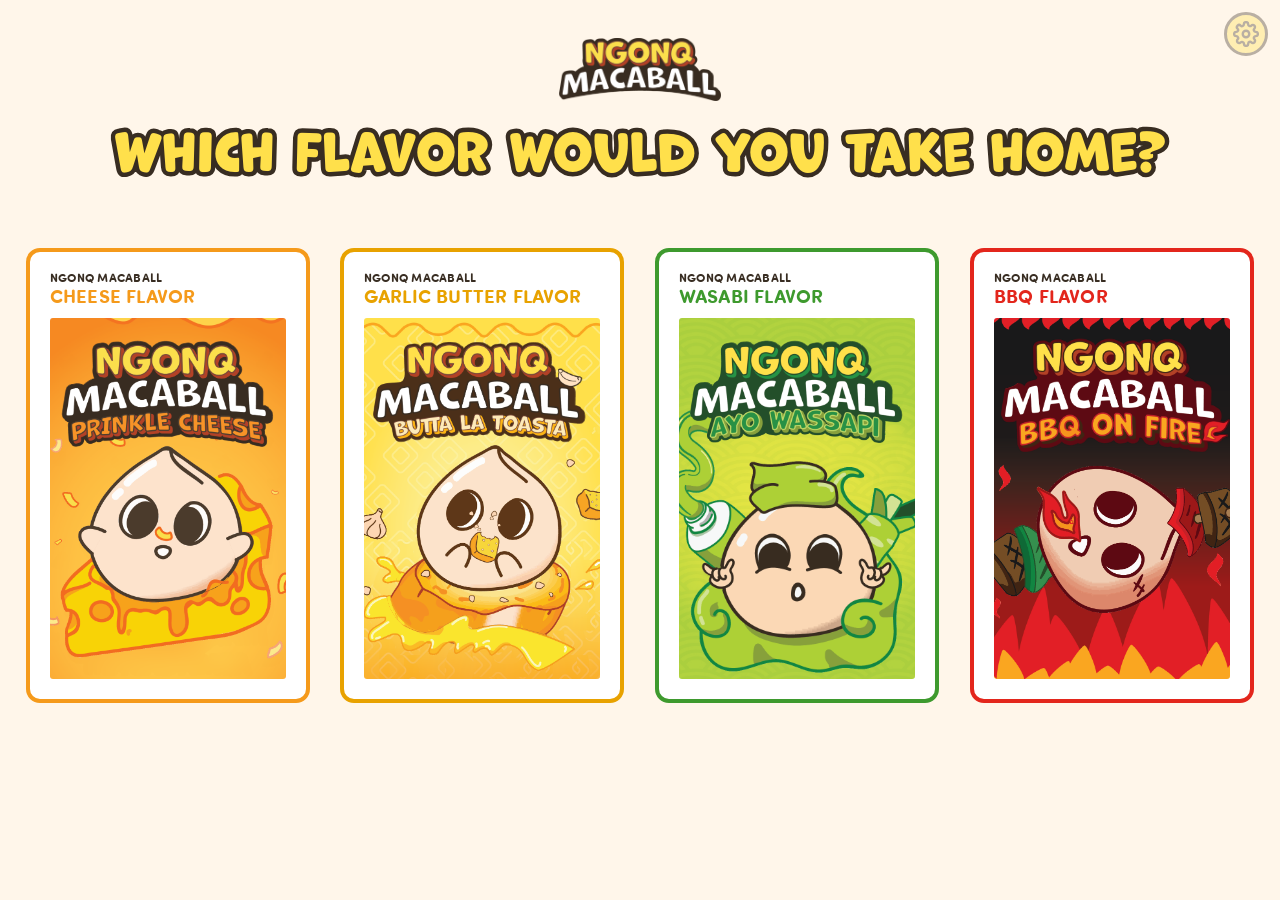
==== index.html @ 16cbaf63 "Add files via upload" ====
<!doctype html>
<html lang="en" data-theme="ngonq">
<head>
<meta charset="utf-8">
<meta name="viewport" content="width=device-width, initial-scale=1, maximum-scale=1, user-scalable=no, viewport-fit=cover">
<meta name="apple-mobile-web-app-capable" content="yes">
<meta name="mobile-web-app-capable" content="yes">
<meta name="theme-color" content="#382D22">
<title>NGONQ Macaball</title>
<link rel="stylesheet" href="styles/main.css">
</head>
<body>

<!-- ============ MÀN 1: CHỌN VỊ  (scripts/screens/choose.js) ============ -->
<main id="choose" class="screen" data-active>
  <button class="icon-btn icon-btn--sm screen__corner" data-open-settings aria-label="Settings">
      <svg viewBox="0 0 24 24" width="26" height="26" fill="none" stroke="currentColor" stroke-width="2.2" stroke-linecap="round" stroke-linejoin="round"><circle cx="12" cy="12" r="3"/><path d="M19.4 15a1.65 1.65 0 0 0 .33 1.82l.06.06a2 2 0 1 1-2.83 2.83l-.06-.06a1.65 1.65 0 0 0-1.82-.33 1.65 1.65 0 0 0-1 1.51V21a2 2 0 1 1-4 0v-.09A1.65 1.65 0 0 0 9 19.4a1.65 1.65 0 0 0-1.82.33l-.06.06a2 2 0 1 1-2.83-2.83l.06-.06A1.65 1.65 0 0 0 4.6 15a1.65 1.65 0 0 0-1.51-1H3a2 2 0 1 1 0-4h.09A1.65 1.65 0 0 0 4.6 9a1.65 1.65 0 0 0-.33-1.82l-.06-.06a2 2 0 1 1 2.83-2.83l.06.06A1.65 1.65 0 0 0 9 4.6a1.65 1.65 0 0 0 1-1.51V3a2 2 0 1 1 4 0v.09a1.65 1.65 0 0 0 1 1.51 1.65 1.65 0 0 0 1.82-.33l.06-.06a2 2 0 1 1 2.83 2.83l-.06.06A1.65 1.65 0 0 0 19.4 9a1.65 1.65 0 0 0 1.51 1H21a2 2 0 1 1 0 4h-.09a1.65 1.65 0 0 0-1.51 1z"/></svg>
    </button>

  <div class="screen__headline">
    <img class="choose__logo" src="assets/images/brand/logo-macaball.png" alt="NGONQ Macaball">
    <h1 class="title">Which flavor would you take home?</h1>
  </div>

  <div class="flavor-grid" id="flavorGrid"><!-- FlavorCard × 4 --></div>

  <footer class="screen__actions">
    <button class="btn btn--primary" id="confirmBtn" disabled>This one!</button>
  </footer>
</main>

<!-- ============ MÀN 2: KẾT QUẢ  (scripts/screens/results.js) ============ -->
<main id="results" class="screen">
  <img class="screen__logo" src="assets/images/brand/logo.png" alt="NGONQ">
  <div class="screen__headline">
    <h1 class="title title--sm" id="resultTitle">Thank you!</h1>
    <p class="lead lead--sm" id="resultSub"></p>
  </div>

  <div class="chart-area" id="chart"><!-- BarChart --></div>

  <footer class="screen__actions">
    <button class="link-btn" id="backBtn">← Back to start</button>
  </footer>
</main>

<!-- ============ CÀI ĐẶT NHÂN VIÊN  (scripts/screens/settings.js) ============ -->
<div class="sheet" id="settings" hidden>
  <div class="sheet__card">
    <button class="icon-btn icon-btn--surface icon-btn--sm sheet__close" data-close-settings aria-label="Close">✕</button>

    <section id="pinStep">
      <h2 class="heading">Settings</h2>
      <p class="muted">Enter staff PIN</p>
      <input id="pinInput" class="pin-input" type="text" inputmode="numeric" pattern="[0-9]*" maxlength="6" autocomplete="off" autocorrect="off" autocapitalize="off" spellcheck="false" name="staff-code" data-1p-ignore data-lpignore="true" aria-label="Staff PIN">
      <p class="field-error" id="pinErr"></p>
      <button class="btn btn--primary btn--sm" id="pinBtn">Open</button>
    </section>

    <section id="adminStep" hidden>
      <h2 class="heading">Current round</h2>
      <table class="tally" id="tally"></table>
      <div class="settings-actions">
        <button class="btn btn--ghost btn--sm" id="exportBtn">Export CSV</button>
        <button class="btn btn--danger btn--sm" id="resetBtn">Start new round</button>
      </div>
      <p class="muted settings-note" id="modeNote"></p>
    </section>

    <section id="confirmStep" hidden>
      <h2 class="heading">Reset to 0?</h2>
      <p class="muted">The chart will start over from zero. A backup of the current votes stays on this device.</p>
      <div class="settings-actions">
        <button class="btn btn--ghost btn--sm" id="cancelReset">Cancel</button>
        <button class="btn btn--danger btn--sm" id="doReset">Reset</button>
      </div>
    </section>
  </div>
</div>

<script type="module" src="scripts/main.js"></script>
</body>
</html>
---- styles/main.css ----
/* =====================================================================
   NGONQ – điểm vào duy nhất của CSS
   Thứ tự layer = thứ tự ưu tiên (layer sau thắng layer trước),
   nên không cần !important hay selector dài để "đè" style.
   ===================================================================== */
@layer tokens, base, components, screens, utilities;

/* 1. Design tokens – đổi design system chủ yếu ở đây */
@import url("tokens/primitives.css") layer(tokens);
@import url("tokens/semantic.css")   layer(tokens);

/* 2. Nền tảng */
@import url("base/fonts.css")      layer(base);
@import url("base/reset.css")      layer(base);
@import url("base/typography.css") layer(base);

/* 3. Component – mỗi file 1 component, chỉ dùng token semantic */
@import url("components/button.css")      layer(components);
@import url("components/topbar.css")      layer(components);
@import url("components/pill.css")        layer(components);
@import url("components/flavor-card.css") layer(components);
@import url("components/bar-chart.css")   layer(components);
@import url("components/sheet.css")       layer(components);
@import url("components/form.css")        layer(components);
@import url("components/tally.css")       layer(components);
@import url("components/hero-wipe.css")   layer(components);

/* 4. Màn hình – chỉ lo bố cục, sắp xếp component */
@import url("screens/screen.css")   layer(screens);
@import url("screens/choose.css")   layer(screens);
@import url("screens/results.css")  layer(screens);
@import url("screens/settings.css") layer(screens);

/* 5. Tiện ích nhỏ */
@import url("utilities.css") layer(utilities);
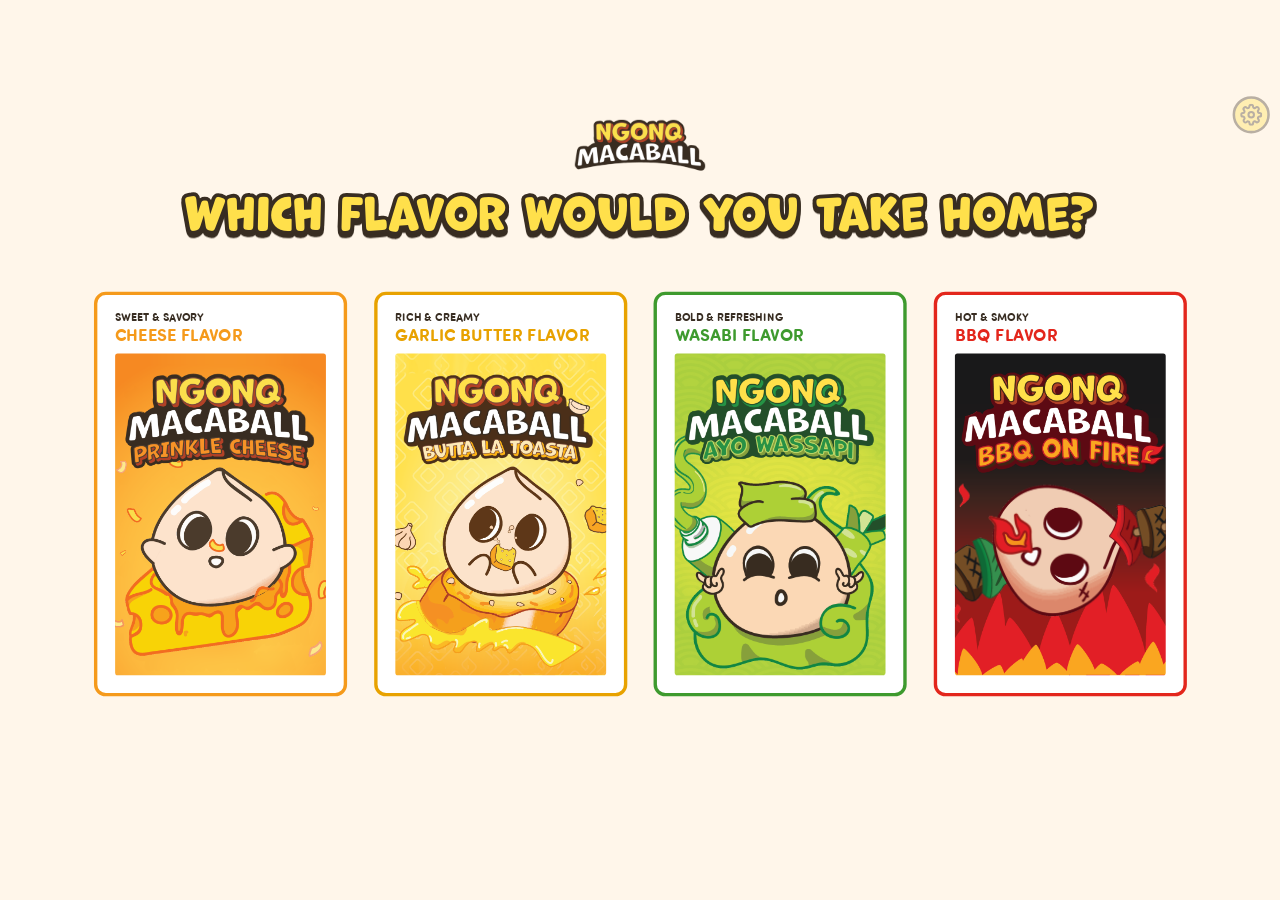
==== commit 2f944394: "Fixed design stage so layout is identical on every device; title shadow works in Chrome Co-Authored-" ====
--- a/index.html
+++ b/index.html
@@ -10,6 +10,7 @@
 <link rel="stylesheet" href="styles/main.css">
 </head>
 <body>
+<div id="stage">
 
 <!-- ============ MÀN 1: CHỌN VỊ  (scripts/screens/choose.js) ============ -->
 <main id="choose" class="screen" data-active>
@@ -34,13 +35,14 @@
   <img class="screen__logo" src="assets/images/brand/logo.png" alt="NGONQ">
   <div class="screen__headline">
     <h1 class="title title--sm" id="resultTitle">Thank you!</h1>
-    <p class="lead lead--sm" id="resultSub"></p>
+    <p class="lead lead--sm" id="resultTagline"></p>
+    <p class="result-count" id="resultSub"></p>
   </div>
 
   <div class="chart-area" id="chart"><!-- BarChart --></div>
 
   <footer class="screen__actions">
-    <button class="link-btn" id="backBtn">← Back to start</button>
+    <button class="link-btn" id="backBtn">← Meet the flavors again</button>
   </footer>
 </main>
 
@@ -78,6 +80,8 @@
   </div>
 </div>
 
+</div><!-- /#stage -->
+
 <script type="module" src="scripts/main.js"></script>
 </body>
 </html>
--- a/styles/main.css
+++ b/styles/main.css
@@ -6,6 +6,7 @@
 @layer tokens, base, components, screens, utilities;
 
 /* 1. Design tokens – đổi design system chủ yếu ở đây */
+@import url("base/stage.css")       layer(tokens); /* khung thiết kế cố định */
 @import url("tokens/primitives.css") layer(tokens);
 @import url("tokens/semantic.css")   layer(tokens);
 
